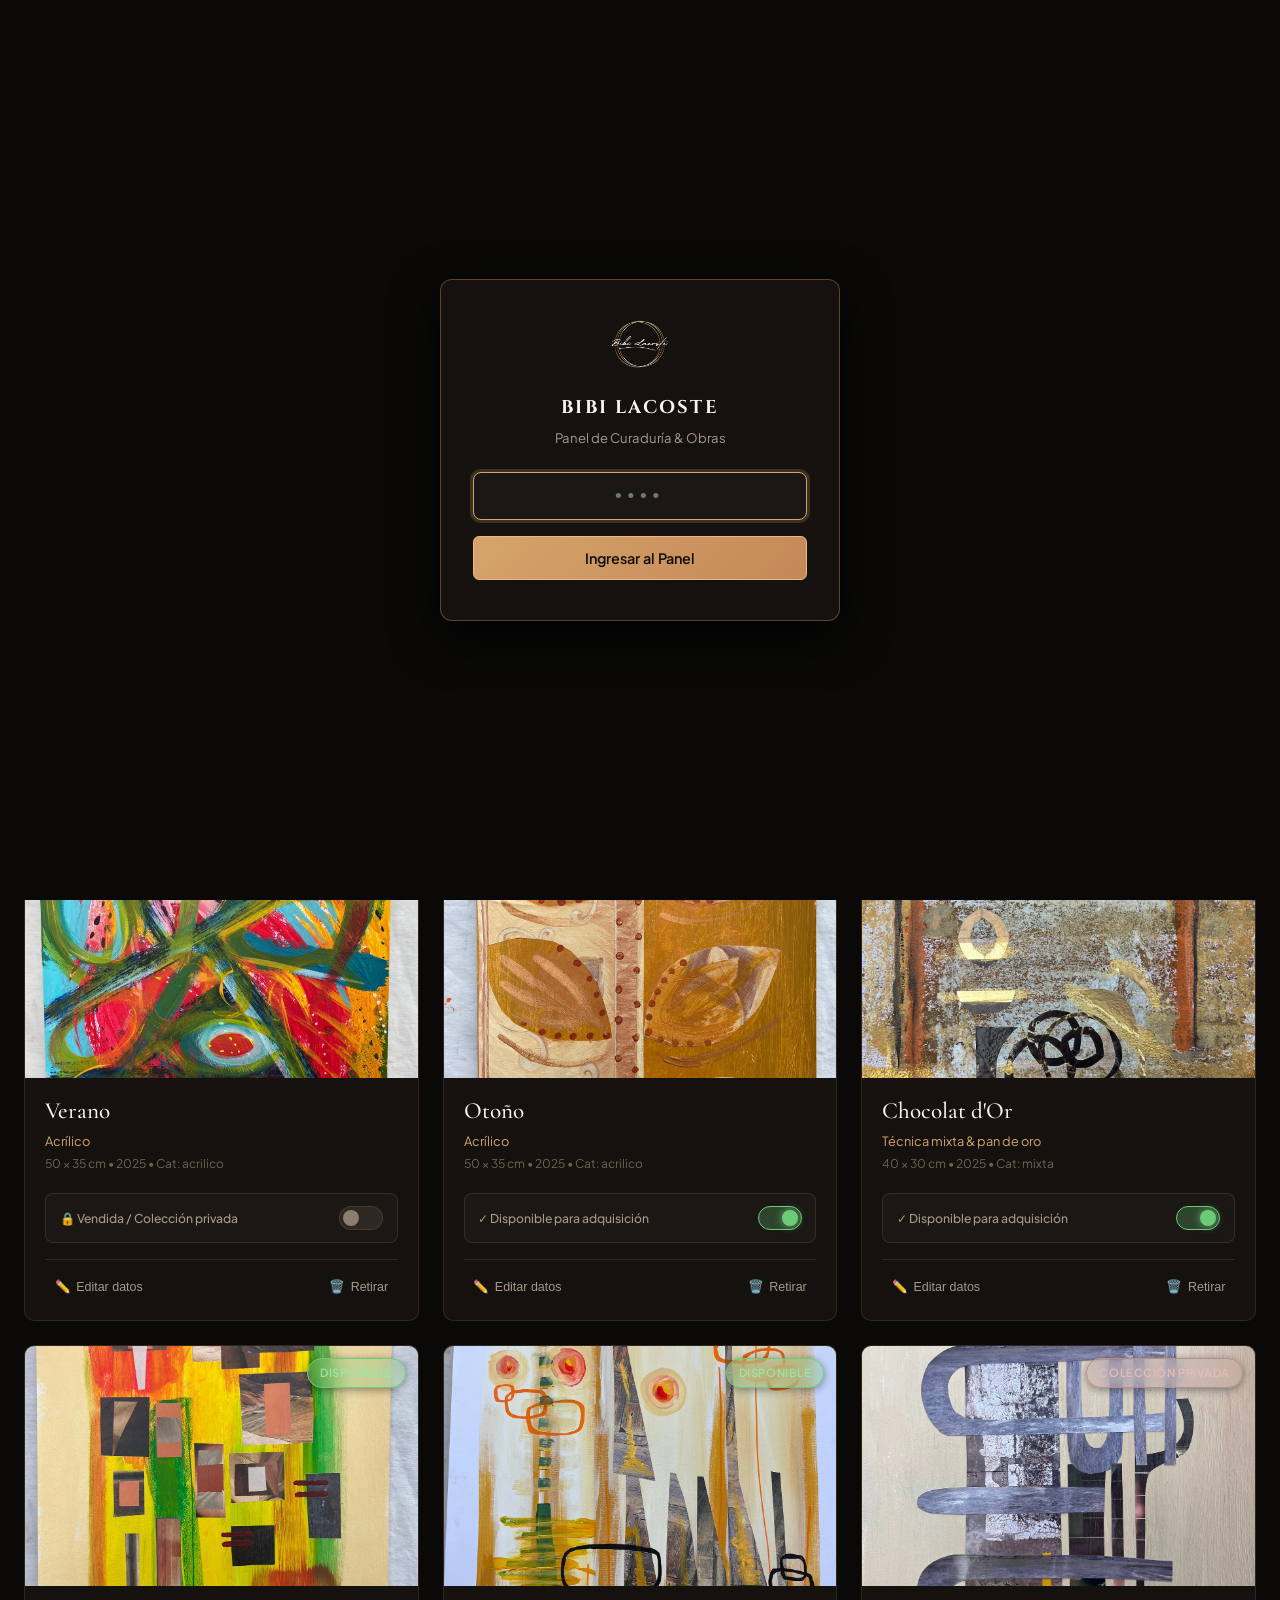
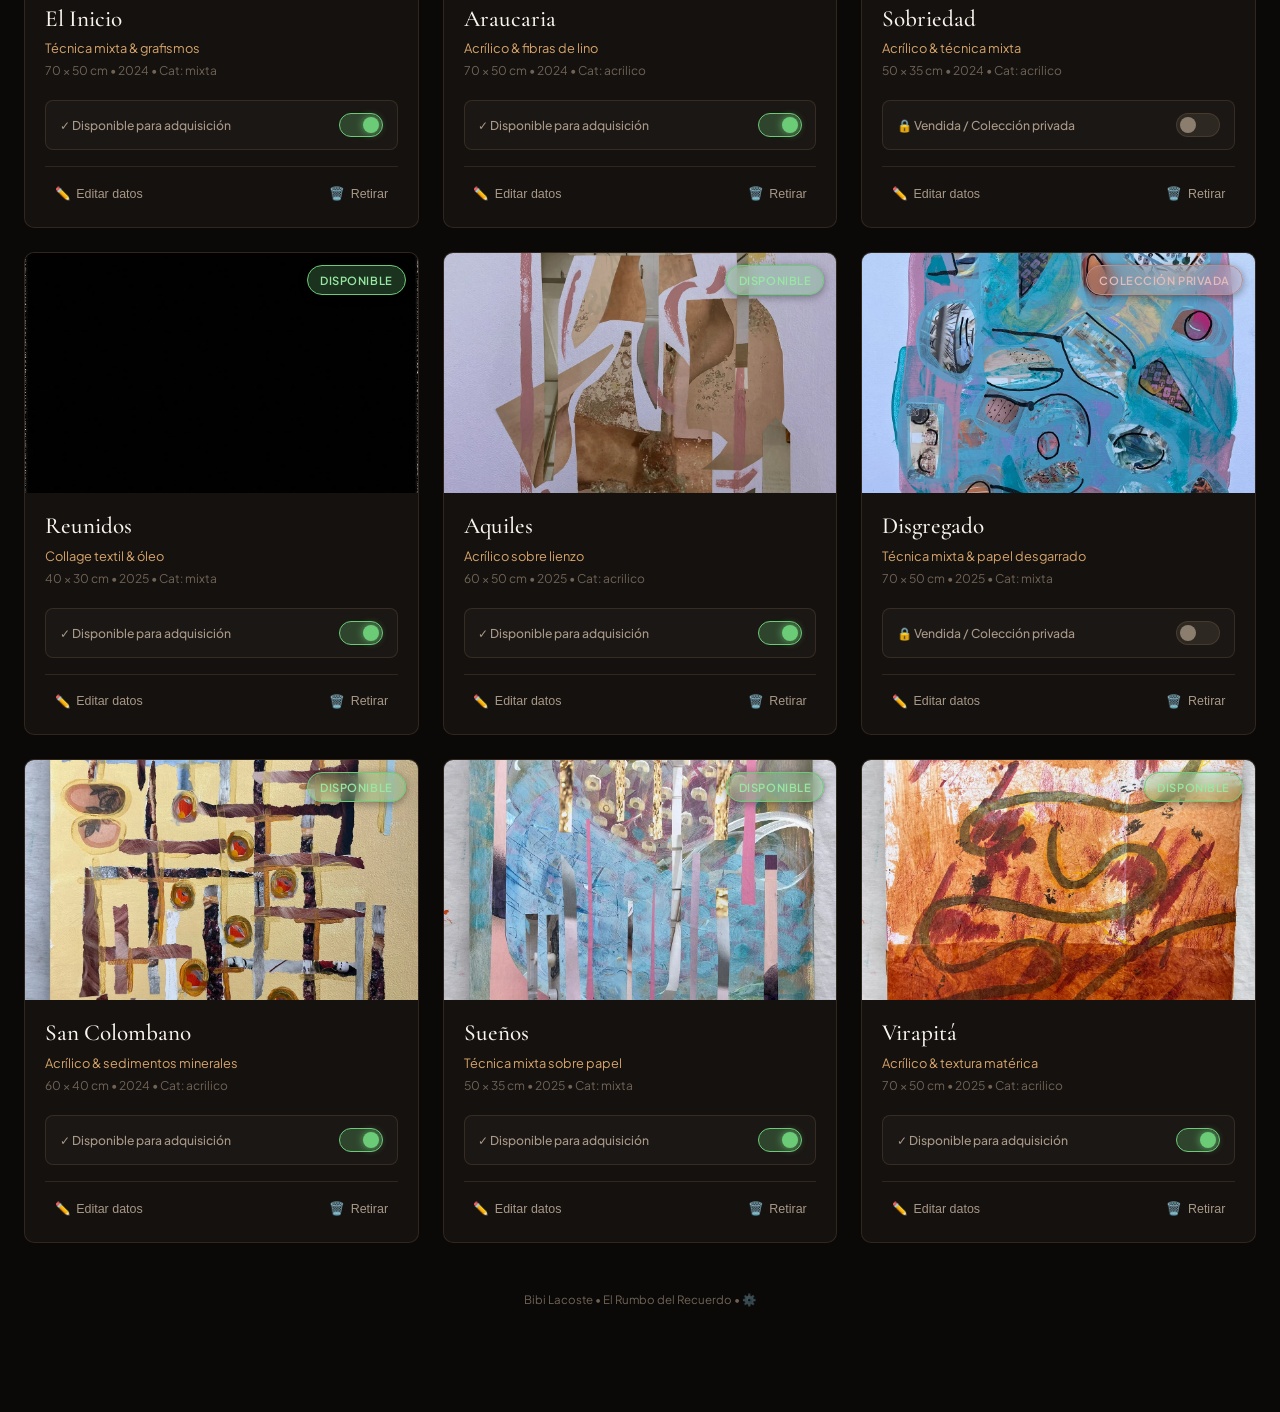
==== adminmariacristina.html @ 731bebc6 "feat: panel de curaduria en adminmariacristina con PIN y sincronizacion GitHub" ====
<!DOCTYPE html>
<html lang="es">
<head>
  <meta charset="UTF-8">
  <meta name="viewport" content="width=device-width, initial-scale=1.0">
  <title>Panel de Curaduría &amp; Catálogo — Bibi Lacoste</title>
  <meta name="robots" content="noindex, nofollow">
  
  <!-- Google Fonts -->
  <link rel="preconnect" href="https://fonts.googleapis.com">
  <link rel="preconnect" href="https://fonts.gstatic.com" crossorigin>
  <link href="https://fonts.googleapis.com/css2?family=Cinzel:wght@400;500;600;700&family=Cormorant+Garamond:ital,wght@0,300;0,400;0,500;1,300;1,400;1,500&family=Plus+Jakarta+Sans:wght@300;400;500;600&display=swap" rel="stylesheet">
  
  <!-- Admin Stylesheet -->
  <link rel="stylesheet" href="css/admin.css">
</head>
<body>

  <!-- PIN Protection Gate (Bloqueo de seguridad para que nadie ajeno acceda) -->
  <div class="pin-gate-screen" id="pin-gate">
    <div class="pin-gate-box">
      <img src="assets/logo_bibi.png" alt="Bibi Lacoste" class="pin-logo">
      <h2 class="pin-title">BIBI LACOSTE</h2>
      <p class="pin-sub">Panel de Curaduría &amp; Obras</p>

      <input type="password" id="pin-input" class="pin-input" placeholder="••••" maxlength="6" autofocus>
      <button class="btn-action btn-primary" onclick="verifyPin()" style="width: 100%; padding: 0.75rem; font-size: 0.9rem;">
        Ingresar al Panel
      </button>
    </div>
  </div>

  <!-- Top Header Navigation (Ultra limpio para Bibi) -->
  <header class="admin-header">
    <div class="header-inner">
      <div class="brand-section" onclick="handleLogoDevClick()" title="Bibi Lacoste Art">
        <img src="assets/logo_bibi.png" alt="Bibi Lacoste" class="brand-logo">
        <div class="brand-title-group">
          <span class="brand-title">BIBI LACOSTE</span>
          <span class="brand-subtitle">Panel de Curaduría &amp; Obras</span>
        </div>
      </div>

      <div class="header-actions">
        <!-- Ver Catálogo -->
        <a href="obras.html" target="_blank" class="btn-action" title="Abrir catálogo público de obras">
          <span>👁️</span>
          <span>Ver Catálogo</span>
        </a>

        <!-- Botón Principal: Guardar en la Web -->
        <button class="btn-action btn-primary" id="btn-publish-github" onclick="publishToGitHub()" title="Guardar cambios en la web pública">
          <span>✨</span>
          <span>Guardar en la Web</span>
        </button>
      </div>
    </div>
  </header>

  <!-- Main Container -->
  <main class="admin-container">
    <!-- Hero / Header Section -->
    <div class="hero-section">
      <h1 class="hero-title">Gestión de Obras &amp; Disponibilidad</h1>
      <p class="hero-desc">
        Cambiá con un clic el estado de cualquier obra entre Disponible o Colección Privada, o agregá nuevas piezas al catálogo.
      </p>
    </div>

    <!-- Pending Changes Banner -->
    <div class="pending-banner" id="pending-banner">
      <div class="pending-banner-text">
        <span>⚠️</span>
        <span id="pending-count">1 cambio pendiente de guardar</span>
      </div>
      <button class="btn-action btn-primary" onclick="publishToGitHub()" style="padding: 0.4rem 0.85rem; font-size: 0.82rem;">
        Guardar ahora &rarr;
      </button>
    </div>

    <!-- Toolbar: Search, Filters & Actions -->
    <div class="admin-toolbar">
      <div class="search-box">
        <span class="search-icon">&#128269;</span>
        <input type="text" id="search-input" class="search-input" placeholder="Buscar obra por nombre o técnica...">
      </div>

      <div class="filter-group">
        <button class="filter-pill active" data-filter="all" onclick="setFilter('all')">Todas</button>
        <button class="filter-pill" data-filter="available" onclick="setFilter('available')">Disponibles</button>
        <button class="filter-pill" data-filter="private" onclick="setFilter('private')">Colección Privada</button>
      </div>

      <div class="toolbar-actions">
        <span id="catalog-count-label" style="font-size: 0.78rem; color: var(--text-dim); margin-right: 0.5rem;"></span>
        
        <button class="btn-action btn-primary" onclick="openCreateModal()">
          <span>+</span>
          <span>Nueva Obra</span>
        </button>
      </div>
    </div>

    <!-- Artworks Grid -->
    <div class="art-grid" id="admin-art-grid">
      <!-- Inyectado dinámicamente por js/admin.js -->
    </div>

    <!-- Footer Discreto -->
    <footer class="admin-footer">
      <span>Bibi Lacoste &bull; El Rumbo del Recuerdo</span>
      &bull;
      <a class="dev-secret-link" onclick="openSettingsModal()" title="Configuración de Enlace Técnico">⚙️</a>
    </footer>
  </main>

  <!-- Modal: Crear / Editar Obra -->
  <div class="modal-overlay" id="modal-artwork">
    <div class="modal-container">
      <div class="modal-header">
        <h3 class="modal-title" id="modal-artwork-title">Editar Obra</h3>
        <button class="modal-close" onclick="closeModal('modal-artwork')">&times;</button>
      </div>

      <div class="modal-body">
        <div class="form-group">
          <label class="form-label" for="form-art-title">Título de la Obra *</label>
          <input type="text" id="form-art-title" class="form-input" placeholder="Ej: Solapado">
        </div>

        <div class="form-row">
          <div class="form-group">
            <label class="form-label" for="form-art-technique">Técnica *</label>
            <input type="text" id="form-art-technique" class="form-input" placeholder="Ej: Acrílico &amp; Técnica Mixta">
          </div>

          <div class="form-group">
            <label class="form-label" for="form-art-dimensions">Dimensiones *</label>
            <input type="text" id="form-art-dimensions" class="form-input" placeholder="Ej: 70 &times; 50 cm">
          </div>
        </div>

        <div class="form-row">
          <div class="form-group">
            <label class="form-label" for="form-art-year">Año de Creación</label>
            <input type="text" id="form-art-year" class="form-input" placeholder="Ej: 2025">
          </div>

          <div class="form-group">
            <label class="form-label" for="form-art-category">Categoría</label>
            <select id="form-art-category" class="form-select">
              <option value="acrilico">Acrílico</option>
              <option value="mixta">Técnica Mixta &amp; Collage</option>
            </select>
          </div>
        </div>

        <div class="form-group">
          <label class="form-label" for="form-art-available">Disponibilidad</label>
          <select id="form-art-available" class="form-select">
            <option value="true">Disponible para Adquisición</option>
            <option value="false">Colección Privada (Vendida)</option>
          </select>
        </div>

        <!-- Image Upload -->
        <div class="form-group">
          <label class="form-label">Fotografía de la Obra</label>
          <div class="image-dropzone">
            <img id="dropzone-preview" class="dropzone-preview" alt="Vista previa">
            <p style="font-size: 0.85rem; color: var(--text-muted); margin-bottom: 0.35rem;">
              <strong>Hacé clic acá</strong> para seleccionar una foto desde tu celular o computadora
            </p>
            <p style="font-size: 0.72rem; color: var(--text-dim);">Formatos: WebP, JPG, PNG</p>
            <input type="file" id="form-art-file" accept="image/*">
          </div>
          <input type="text" id="form-art-image-url" class="form-input" placeholder="Ruta del archivo (automática al seleccionar foto)" style="margin-top: 0.5rem; font-size: 0.75rem;">
        </div>
      </div>

      <div class="modal-footer">
        <button class="btn-action" onclick="closeModal('modal-artwork')">Cancelar</button>
        <button class="btn-action btn-primary" onclick="saveArtworkFromForm()">Guardar Obra</button>
      </div>
    </div>
  </div>

  <!-- Modal: Configuración de Conexión (Oculto para el desarrollador) -->
  <div class="modal-overlay" id="modal-settings">
    <div class="modal-container">
      <div class="modal-header">
        <h3 class="modal-title">Configuración Técnica</h3>
        <button class="modal-close" onclick="closeModal('modal-settings')">&times;</button>
      </div>

      <div class="modal-body">
        <div class="form-group">
          <label class="form-label" for="cfg-token">GitHub Personal Access Token</label>
          <input type="password" id="cfg-token" class="form-input" placeholder="ghp_...">
        </div>

        <div class="form-row">
          <div class="form-group">
            <label class="form-label" for="cfg-owner">Usuario / Org</label>
            <input type="text" id="cfg-owner" class="form-input" value="poldevestudio">
          </div>

          <div class="form-group">
            <label class="form-label" for="cfg-repo">Repositorio</label>
            <input type="text" id="cfg-repo" class="form-input" value="BibiLacosteArt">
          </div>
        </div>

        <div class="form-row">
          <div class="form-group">
            <label class="form-label" for="cfg-branch">Rama (Branch)</label>
            <input type="text" id="cfg-branch" class="form-input" value="Backend+PanelAdm">
          </div>

          <div class="form-group">
            <label class="form-label" for="cfg-pin">PIN de Acceso</label>
            <input type="text" id="cfg-pin" class="form-input" value="1234">
          </div>
        </div>
      </div>

      <div class="modal-footer">
        <button class="btn-action" onclick="closeModal('modal-settings')">Cerrar</button>
        <button class="btn-action btn-primary" onclick="saveSettingsFromForm()">Guardar</button>
      </div>
    </div>
  </div>

  <!-- Toast Notification Container -->
  <div class="toast-container" id="toast-container"></div>

  <!-- Scripts -->
  <script src="js/data/artworks.js"></script>
  <script src="js/admin.js"></script>
</body>
</html>
---- css/admin.css ----
/**
 * ====================================================================
 * BIBI LACOSTE ART — PANEL DE CURADURÍA & ADMINISTRACIÓN
 * Hoja de estilos para admin.html (Estética Curatorial Dark & Gold)
 * ====================================================================
 */

:root {
  --bg-primary: #0A0908;
  --bg-surface: #14110F;
  --bg-surface-elevated: #1B1714;
  --bg-surface-hover: #241F1A;
  
  --border-subtle: rgba(214, 164, 106, 0.15);
  --border-accent: rgba(214, 164, 106, 0.35);
  --border-focus: #D6A46A;
  
  --text-main: #FAF4ED;
  --text-muted: #A89887;
  --text-dim: #706355;
  --accent-gold: #D6A46A;
  --accent-gold-light: #E8BA85;
  
  --color-available: #6BCB77;
  --color-available-bg: rgba(107, 203, 119, 0.12);
  --color-available-border: rgba(107, 203, 119, 0.35);
  
  --color-private: #B88E8D;
  --color-private-bg: rgba(184, 142, 141, 0.12);
  --color-private-border: rgba(184, 142, 141, 0.35);
  
  --font-cinzel: 'Cinzel', serif;
  --font-cormorant: 'Cormorant Garamond', serif;
  --font-sans: 'Plus Jakarta Sans', sans-serif;
  
  --transition: all 0.25s cubic-bezier(0.16, 1, 0.3, 1);
}

*, *::before, *::after {
  box-sizing: border-box;
  margin: 0;
  padding: 0;
}

body {
  background-color: var(--bg-primary);
  color: var(--text-main);
  font-family: var(--font-sans);
  min-height: 100vh;
  min-height: 100dvh;
  line-height: 1.5;
  -webkit-font-smoothing: antialiased;
  background-image: 
    radial-gradient(ellipse at 15% 10%, rgba(214, 164, 106, 0.05) 0%, transparent 55%),
    radial-gradient(ellipse at 85% 90%, rgba(196, 136, 88, 0.04) 0%, transparent 60%);
  background-attachment: fixed;
}

/* -------------------------------------------------------------
 * TOP NAVIGATION & HEADER (MINIMAL & CURATORIAL FOR BIBI)
 * ------------------------------------------------------------- */
.admin-header {
  position: sticky;
  top: 0;
  z-index: 100;
  background: rgba(10, 9, 8, 0.88);
  backdrop-filter: blur(16px);
  -webkit-backdrop-filter: blur(16px);
  border-bottom: 1px solid var(--border-subtle);
  padding: 0.85rem 1.5rem;
}

.header-inner {
  max-width: 1380px;
  margin: 0 auto;
  display: flex;
  align-items: center;
  justify-content: space-between;
  gap: 1rem;
}

.brand-section {
  display: flex;
  align-items: center;
  gap: 1rem;
  cursor: pointer;
}

.brand-logo {
  height: 38px;
  width: auto;
  opacity: 0.95;
  transition: var(--transition);
}

.brand-logo:hover {
  opacity: 1;
  transform: scale(1.02);
}

.brand-title-group {
  display: flex;
  flex-direction: column;
}

.brand-title {
  font-family: var(--font-cinzel);
  font-size: 0.95rem;
  font-weight: 600;
  letter-spacing: 0.16em;
  color: var(--text-main);
}

.brand-subtitle {
  font-size: 0.72rem;
  color: var(--accent-gold);
  letter-spacing: 0.12em;
  text-transform: uppercase;
  font-weight: 400;
}

.header-actions {
  display: flex;
  align-items: center;
  gap: 0.75rem;
}

/* Action Buttons */
.btn-action {
  display: inline-flex;
  align-items: center;
  justify-content: center;
  gap: 0.5rem;
  font-family: var(--font-sans);
  font-size: 0.82rem;
  font-weight: 500;
  padding: 0.5rem 1rem;
  border-radius: 6px;
  border: 1px solid var(--border-subtle);
  background: var(--bg-surface);
  color: var(--text-main);
  text-decoration: none;
  cursor: pointer;
  transition: var(--transition);
  white-space: nowrap;
}

.btn-action:hover {
  background: var(--bg-surface-hover);
  border-color: var(--border-accent);
  color: #FFFFFF;
}

.btn-primary {
  background: linear-gradient(135deg, #D6A46A 0%, #C48858 100%);
  border: 1px solid #E8BA85;
  color: #120D08;
  font-weight: 600;
}

.btn-primary:hover {
  background: linear-gradient(135deg, #E8BA85 0%, #D6A46A 100%);
  color: #0A0805;
  box-shadow: 0 4px 16px rgba(214, 164, 106, 0.35);
  border-color: #FAF4ED;
}

.btn-primary.pending-sync {
  animation: pulse-border 2s infinite ease-in-out;
}

@keyframes pulse-border {
  0%, 100% { box-shadow: 0 0 0 0 rgba(214, 164, 106, 0.5); }
  50% { box-shadow: 0 0 0 6px rgba(214, 164, 106, 0); }
}

/* -------------------------------------------------------------
 * PIN / PASSWORD GATE SCREEN
 * ------------------------------------------------------------- */
.pin-gate-screen {
  position: fixed;
  inset: 0;
  background: #0A0908;
  z-index: 5000;
  display: flex;
  align-items: center;
  justify-content: center;
  padding: 1.5rem;
}

.pin-gate-box {
  background: var(--bg-surface);
  border: 1px solid var(--border-accent);
  border-radius: 12px;
  padding: 2.5rem 2rem;
  max-width: 400px;
  width: 100%;
  text-align: center;
  box-shadow: 0 16px 48px rgba(0, 0, 0, 0.8);
}

.pin-logo {
  height: 48px;
  width: auto;
  margin-bottom: 1.25rem;
}

.pin-title {
  font-family: var(--font-cinzel);
  font-size: 1.15rem;
  letter-spacing: 0.12em;
  color: #FAF4ED;
  margin-bottom: 0.4rem;
}

.pin-sub {
  font-size: 0.82rem;
  color: var(--text-muted);
  margin-bottom: 1.5rem;
}

.pin-input {
  width: 100%;
  background: var(--bg-surface-elevated);
  border: 1px solid var(--border-subtle);
  border-radius: 8px;
  padding: 0.75rem 1rem;
  font-size: 1.2rem;
  letter-spacing: 0.3em;
  text-align: center;
  color: #FAF4ED;
  outline: none;
  margin-bottom: 1rem;
  transition: var(--transition);
}

.pin-input:focus {
  border-color: var(--border-focus);
  box-shadow: 0 0 0 3px rgba(214, 164, 106, 0.2);
}

/* -------------------------------------------------------------
 * MAIN CONTAINER & TOOLBAR
 * ------------------------------------------------------------- */
.admin-container {
  max-width: 1380px;
  margin: 0 auto;
  padding: 2rem 1.5rem 5rem;
}

/* Hero Section */
.hero-section {
  margin-bottom: 2rem;
  display: flex;
  flex-direction: column;
  gap: 0.4rem;
}

.hero-title {
  font-family: var(--font-cormorant);
  font-size: 2.2rem;
  font-weight: 400;
  color: #FAF4ED;
  letter-spacing: -0.01em;
}

.hero-desc {
  font-size: 0.88rem;
  color: var(--text-muted);
  max-width: 720px;
}

/* Pending Banner */
.pending-banner {
  display: none;
  background: rgba(214, 164, 106, 0.08);
  border: 1px solid var(--border-accent);
  border-radius: 8px;
  padding: 0.85rem 1.25rem;
  margin-bottom: 1.5rem;
  align-items: center;
  justify-content: space-between;
  gap: 1rem;
}

.pending-banner.active {
  display: flex;
}

.pending-banner-text {
  font-size: 0.85rem;
  color: var(--accent-gold-light);
  display: flex;
  align-items: center;
  gap: 0.6rem;
}

/* Toolbar: Search, Filters & Add */
.admin-toolbar {
  display: flex;
  flex-wrap: wrap;
  align-items: center;
  justify-content: space-between;
  gap: 1rem;
  background: var(--bg-surface);
  border: 1px solid var(--border-subtle);
  border-radius: 10px;
  padding: 0.85rem 1.25rem;
  margin-bottom: 2rem;
}

.search-box {
  position: relative;
  flex: 1 1 260px;
  max-width: 380px;
}

.search-input {
  width: 100%;
  background: var(--bg-surface-elevated);
  border: 1px solid var(--border-subtle);
  border-radius: 6px;
  padding: 0.55rem 0.85rem 0.55rem 2.2rem;
  font-size: 0.85rem;
  color: var(--text-main);
  outline: none;
  transition: var(--transition);
}

.search-input:focus {
  border-color: var(--border-focus);
  box-shadow: 0 0 0 3px rgba(214, 164, 106, 0.15);
}

.search-icon {
  position: absolute;
  left: 0.75rem;
  top: 50%;
  transform: translateY(-50%);
  color: var(--text-dim);
  font-size: 0.9rem;
  pointer-events: none;
}

.filter-group {
  display: flex;
  align-items: center;
  gap: 0.4rem;
  overflow-x: auto;
  max-width: 100%;
}

.filter-pill {
  padding: 0.4rem 0.8rem;
  border-radius: 6px;
  font-size: 0.78rem;
  font-weight: 500;
  border: 1px solid transparent;
  background: transparent;
  color: var(--text-muted);
  cursor: pointer;
  transition: var(--transition);
  white-space: nowrap;
}

.filter-pill:hover {
  color: var(--text-main);
  background: var(--bg-surface-hover);
}

.filter-pill.active {
  background: var(--bg-surface-elevated);
  color: var(--accent-gold);
  border-color: var(--border-accent);
}

.toolbar-actions {
  display: flex;
  align-items: center;
  gap: 0.6rem;
}

/* -------------------------------------------------------------
 * ARTWORKS MANAGEMENT GRID
 * ------------------------------------------------------------- */
.art-grid {
  display: grid;
  grid-template-columns: repeat(auto-fill, minmax(310px, 1fr));
  gap: 1.5rem;
}

.art-card {
  background: var(--bg-surface);
  border: 1px solid var(--border-subtle);
  border-radius: 10px;
  overflow: hidden;
  display: flex;
  flex-direction: column;
  transition: var(--transition);
  position: relative;
}

.art-card:hover {
  border-color: var(--border-accent);
  transform: translateY(-3px);
  box-shadow: 0 8px 24px rgba(0, 0, 0, 0.4);
}

.art-card.is-modified {
  border-color: var(--accent-gold);
  box-shadow: 0 0 12px rgba(214, 164, 106, 0.2);
}

.art-card-img-container {
  position: relative;
  width: 100%;
  height: 240px;
  background: #080605;
  overflow: hidden;
}

.art-card-img {
  width: 100%;
  height: 100%;
  object-fit: cover;
  transition: transform 0.4s ease;
}

.art-card:hover .art-card-img {
  transform: scale(1.03);
}

/* Status Pill On Card */
.card-status-badge {
  position: absolute;
  top: 0.75rem;
  right: 0.75rem;
  padding: 0.35rem 0.75rem;
  border-radius: 999px;
  font-size: 0.7rem;
  font-weight: 600;
  letter-spacing: 0.05em;
  text-transform: uppercase;
  backdrop-filter: blur(8px);
  -webkit-backdrop-filter: blur(8px);
  box-shadow: 0 2px 8px rgba(0, 0, 0, 0.4);
}

.card-status-badge.available {
  background: rgba(107, 203, 119, 0.25);
  border: 1px solid var(--color-available);
  color: #98E8A3;
}

.card-status-badge.private {
  background: rgba(184, 142, 141, 0.25);
  border: 1px solid var(--color-private);
  color: #E2BCBB;
}

/* Card Body */
.art-card-body {
  padding: 1.25rem;
  display: flex;
  flex-direction: column;
  flex: 1;
}

.art-card-title {
  font-family: var(--font-cormorant);
  font-size: 1.45rem;
  font-weight: 500;
  color: #FAF4ED;
  margin-bottom: 0.35rem;
  line-height: 1.2;
}

.art-card-technique {
  font-size: 0.8rem;
  color: var(--accent-gold);
  margin-bottom: 0.25rem;
  font-weight: 400;
}

.art-card-meta {
  font-size: 0.75rem;
  color: var(--text-dim);
  margin-bottom: 1.25rem;
}

/* Quick Toggle Switch Bar */
.status-toggle-bar {
  display: flex;
  align-items: center;
  justify-content: space-between;
  padding: 0.75rem 0.85rem;
  background: var(--bg-surface-elevated);
  border: 1px solid var(--border-subtle);
  border-radius: 8px;
  margin-top: auto;
  margin-bottom: 1rem;
}

.status-toggle-label {
  font-size: 0.76rem;
  color: var(--text-muted);
  font-weight: 500;
}

/* Switch Switcher */
.switch {
  position: relative;
  display: inline-block;
  width: 44px;
  height: 24px;
}

.switch input {
  opacity: 0;
  width: 0;
  height: 0;
}

.slider {
  position: absolute;
  cursor: pointer;
  top: 0;
  left: 0;
  right: 0;
  bottom: 0;
  background-color: #2E2822;
  transition: .3s;
  border-radius: 24px;
  border: 1px solid var(--border-subtle);
}

.slider:before {
  position: absolute;
  content: "";
  height: 16px;
  width: 16px;
  left: 3px;
  bottom: 3px;
  background-color: #8C7E6E;
  transition: .3s;
  border-radius: 50%;
}

input:checked + .slider {
  background-color: rgba(107, 203, 119, 0.25);
  border-color: var(--color-available);
}

input:checked + .slider:before {
  transform: translateX(20px);
  background-color: var(--color-available);
  box-shadow: 0 0 8px rgba(107, 203, 119, 0.8);
}

/* Card Bottom Actions */
.art-card-actions {
  display: flex;
  align-items: center;
  justify-content: space-between;
  gap: 0.5rem;
  border-top: 1px solid var(--border-subtle);
  padding-top: 0.85rem;
}

.card-btn {
  background: transparent;
  border: none;
  color: var(--text-muted);
  font-size: 0.78rem;
  font-weight: 500;
  cursor: pointer;
  padding: 0.35rem 0.6rem;
  border-radius: 4px;
  display: inline-flex;
  align-items: center;
  gap: 0.35rem;
  transition: var(--transition);
}

.card-btn:hover {
  color: var(--text-main);
  background: var(--bg-surface-hover);
}

.card-btn.btn-delete:hover {
  color: #FF7B7B;
  background: rgba(255, 123, 123, 0.1);
}

/* -------------------------------------------------------------
 * MODALS (Glassmorphic)
 * ------------------------------------------------------------- */
.modal-overlay {
  position: fixed;
  inset: 0;
  background: rgba(5, 4, 3, 0.82);
  backdrop-filter: blur(12px);
  -webkit-backdrop-filter: blur(12px);
  z-index: 1000;
  display: none;
  align-items: center;
  justify-content: center;
  padding: 1.5rem;
  opacity: 0;
  transition: opacity 0.25s ease;
}

.modal-overlay.active {
  display: flex;
  opacity: 1;
}

.modal-container {
  background: var(--bg-surface);
  border: 1px solid var(--border-accent);
  border-radius: 12px;
  max-width: 620px;
  width: 100%;
  max-height: 90vh;
  overflow-y: auto;
  box-shadow: 0 16px 48px rgba(0, 0, 0, 0.7);
  display: flex;
  flex-direction: column;
}

.modal-header {
  display: flex;
  align-items: center;
  justify-content: space-between;
  padding: 1.25rem 1.5rem;
  border-bottom: 1px solid var(--border-subtle);
}

.modal-title {
  font-family: var(--font-cinzel);
  font-size: 1.1rem;
  letter-spacing: 0.08em;
  color: #FAF4ED;
}

.modal-close {
  background: transparent;
  border: none;
  color: var(--text-dim);
  font-size: 1.4rem;
  cursor: pointer;
  line-height: 1;
  transition: var(--transition);
}

.modal-close:hover {
  color: #FAF4ED;
}

.modal-body {
  padding: 1.5rem;
  display: flex;
  flex-direction: column;
  gap: 1.2rem;
}

/* Form Groups */
.form-group {
  display: flex;
  flex-direction: column;
  gap: 0.4rem;
}

.form-label {
  font-size: 0.8rem;
  font-weight: 500;
  color: var(--text-muted);
}

.form-input, .form-select {
  background: var(--bg-surface-elevated);
  border: 1px solid var(--border-subtle);
  border-radius: 6px;
  padding: 0.65rem 0.85rem;
  font-size: 0.88rem;
  color: var(--text-main);
  outline: none;
  font-family: var(--font-sans);
  transition: var(--transition);
}

.form-input:focus, .form-select:focus {
  border-color: var(--border-focus);
  box-shadow: 0 0 0 3px rgba(214, 164, 106, 0.15);
}

.form-row {
  display: grid;
  grid-template-columns: 1fr 1fr;
  gap: 1rem;
}

/* Image Upload Dropzone */
.image-dropzone {
  border: 2px dashed var(--border-subtle);
  border-radius: 8px;
  padding: 1.5rem;
  text-align: center;
  background: var(--bg-surface-elevated);
  cursor: pointer;
  transition: var(--transition);
  position: relative;
}

.image-dropzone:hover {
  border-color: var(--border-accent);
  background: var(--bg-surface-hover);
}

.image-dropzone input[type="file"] {
  position: absolute;
  inset: 0;
  opacity: 0;
  cursor: pointer;
}

.dropzone-preview {
  max-height: 180px;
  width: auto;
  border-radius: 4px;
  margin-bottom: 0.75rem;
  object-fit: cover;
  display: none;
}

.modal-footer {
  display: flex;
  align-items: center;
  justify-content: flex-end;
  gap: 0.75rem;
  padding: 1.25rem 1.5rem;
  border-top: 1px solid var(--border-subtle);
  background: var(--bg-surface-elevated);
}

/* -------------------------------------------------------------
 * TOAST NOTIFICATIONS
 * ------------------------------------------------------------- */
.toast-container {
  position: fixed;
  bottom: 1.5rem;
  right: 1.5rem;
  z-index: 2000;
  display: flex;
  flex-direction: column;
  gap: 0.6rem;
  pointer-events: none;
}

.toast {
  background: var(--bg-surface-elevated);
  border: 1px solid var(--border-accent);
  color: var(--text-main);
  padding: 0.85rem 1.25rem;
  border-radius: 8px;
  font-size: 0.85rem;
  box-shadow: 0 8px 24px rgba(0, 0, 0, 0.5);
  display: flex;
  align-items: center;
  gap: 0.75rem;
  pointer-events: auto;
  animation: slideIn 0.3s cubic-bezier(0.16, 1, 0.3, 1);
  max-width: 380px;
}

.toast.toast-success {
  border-color: var(--color-available);
}

.toast.toast-error {
  border-color: #FF7B7B;
}

@keyframes slideIn {
  from { transform: translateX(100%); opacity: 0; }
  to { transform: translateX(0); opacity: 1; }
}

/* Footer note & secret dev access */
.admin-footer {
  text-align: center;
  padding: 3rem 1.5rem 1.5rem;
  font-size: 0.72rem;
  color: var(--text-dim);
}

.dev-secret-link {
  color: var(--text-dim);
  text-decoration: none;
  cursor: pointer;
  opacity: 0.4;
  transition: opacity 0.2s ease;
}

.dev-secret-link:hover {
  opacity: 1;
  color: var(--accent-gold);
}

/* Responsive */
@media (max-width: 768px) {
  .header-inner {
    flex-direction: column;
    align-items: flex-start;
  }
  .header-actions {
    width: 100%;
    justify-content: space-between;
  }
  .admin-toolbar {
    flex-direction: column;
    align-items: stretch;
  }
  .search-box {
    max-width: 100%;
  }
  .form-row {
    grid-template-columns: 1fr;
  }
}
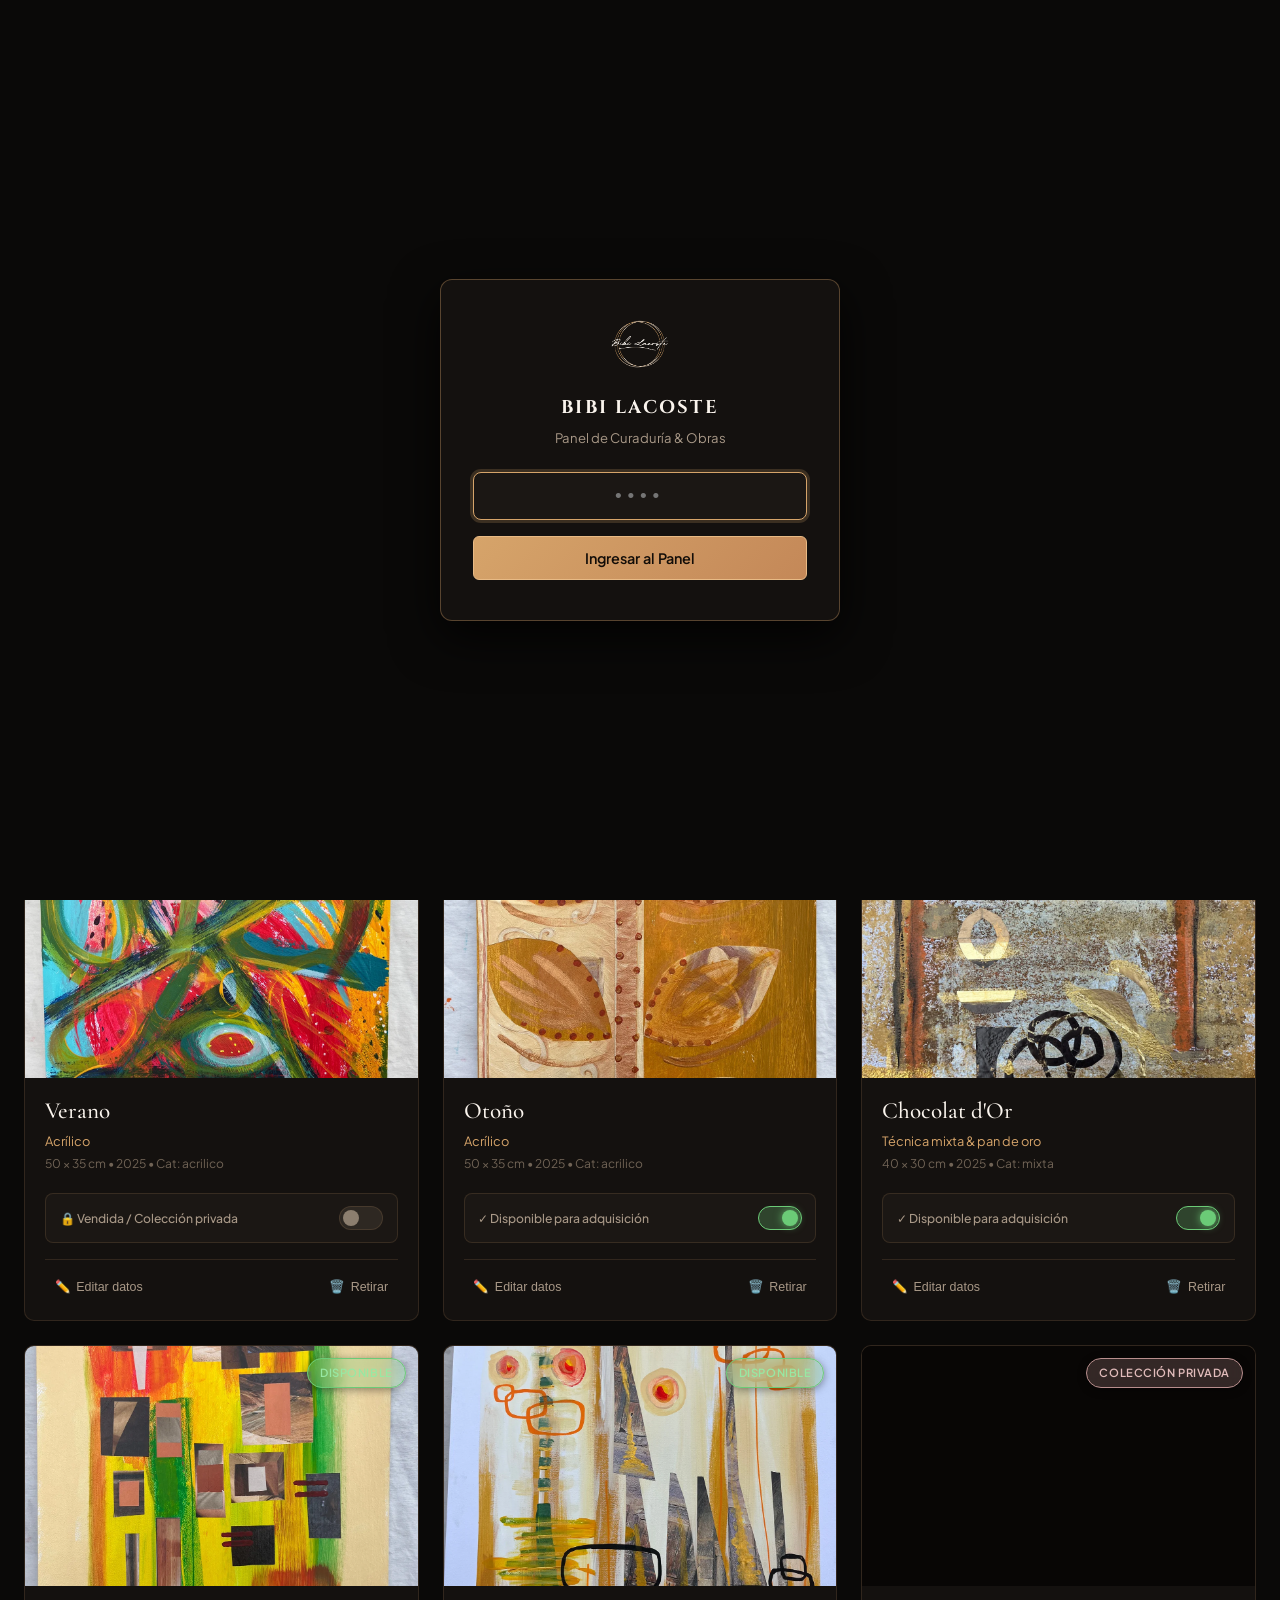
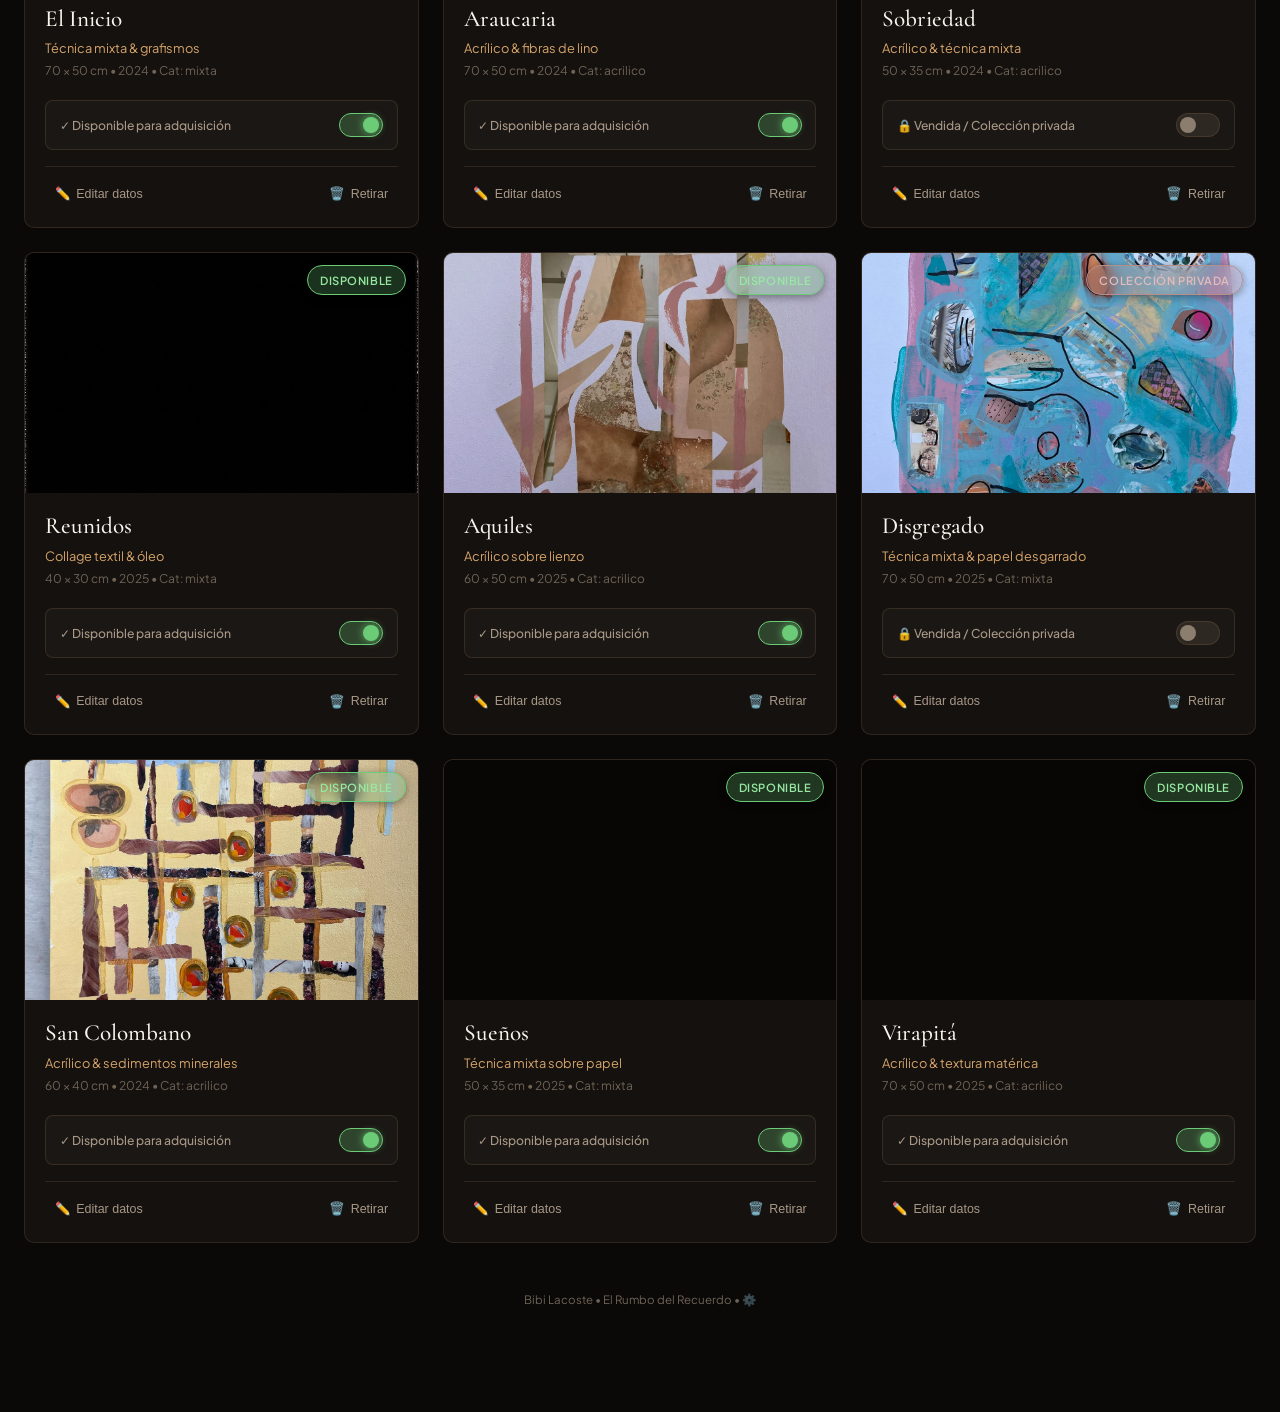
==== commit 7a67720f: "feat: arquitectura escalable para 100+ obras y compresor de fotos" ====
--- a/adminmariacristina.html
+++ b/adminmariacristina.html
@@ -214,7 +214,7 @@
         <div class="form-row">
           <div class="form-group">
             <label class="form-label" for="cfg-branch">Rama (Branch)</label>
-            <input type="text" id="cfg-branch" class="form-input" value="Backend+PanelAdm">
+            <input type="text" id="cfg-branch" class="form-input" value="main">
           </div>
 
           <div class="form-group">
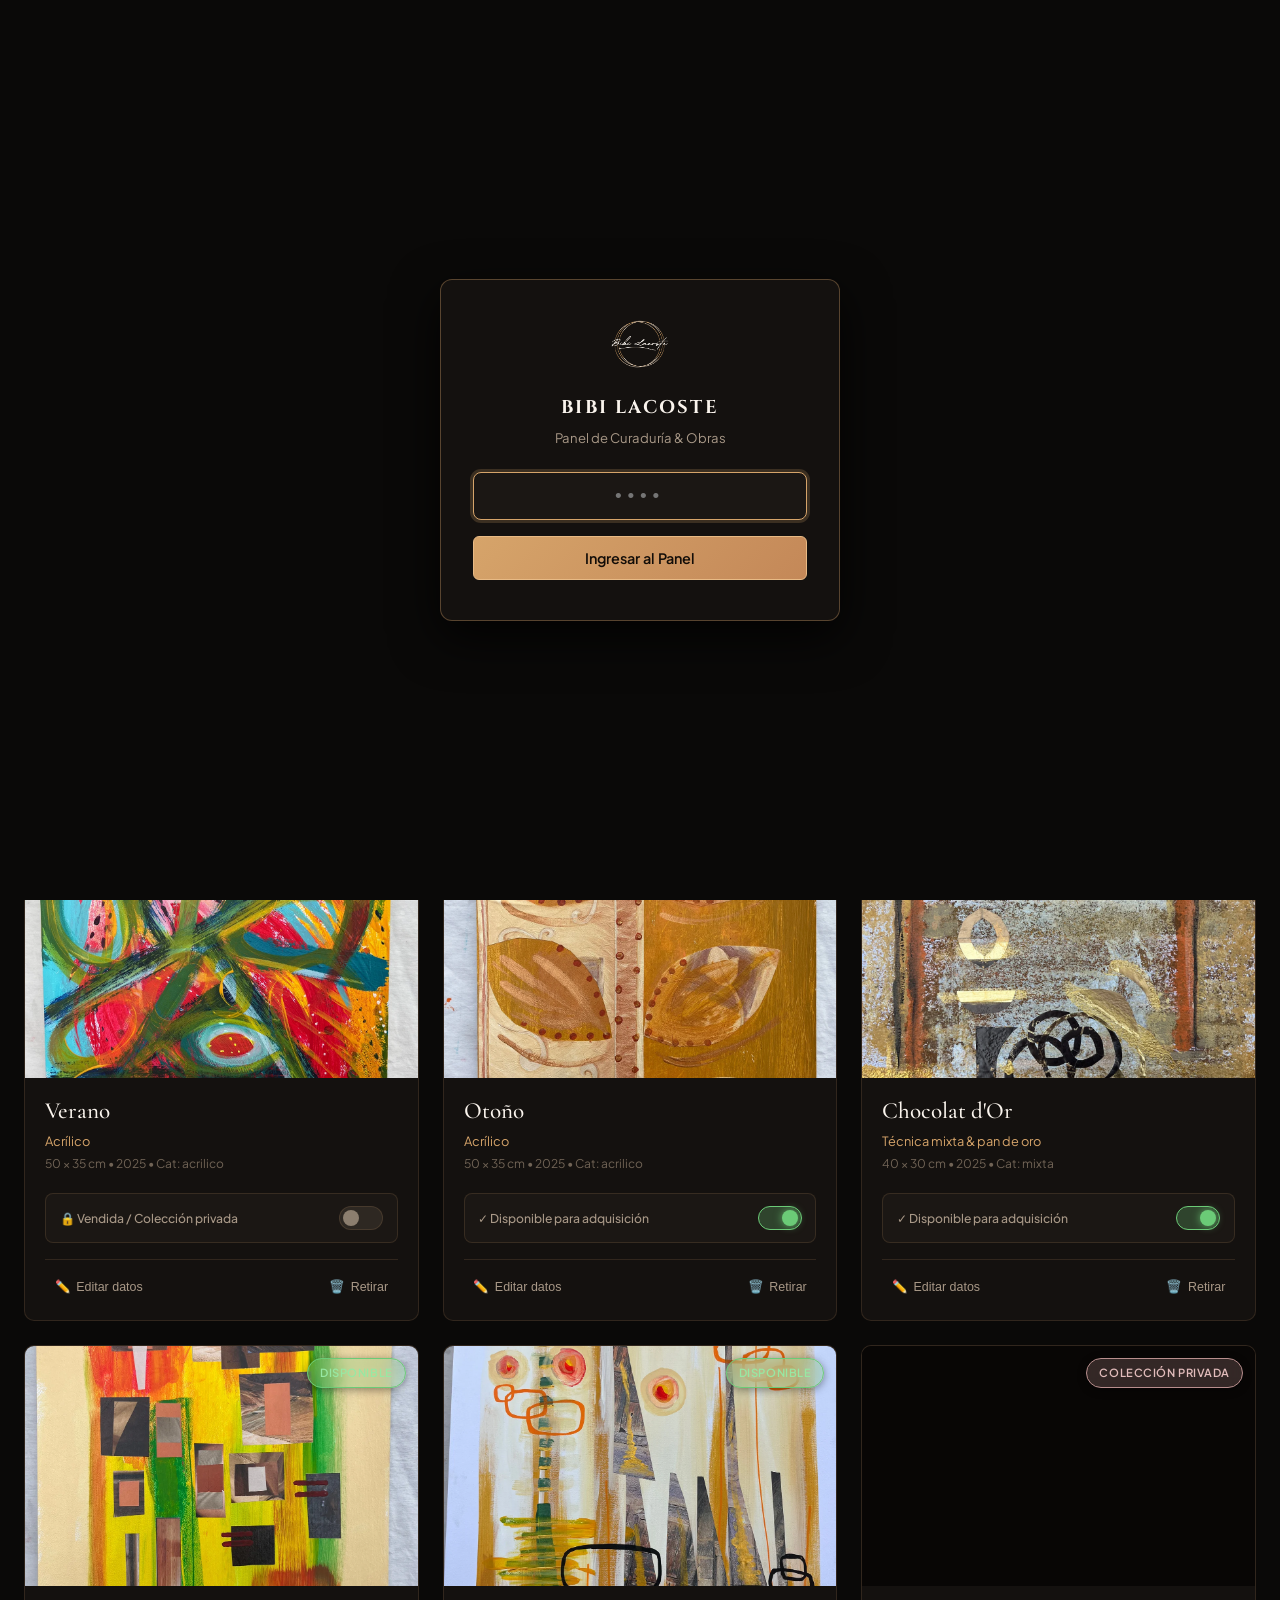
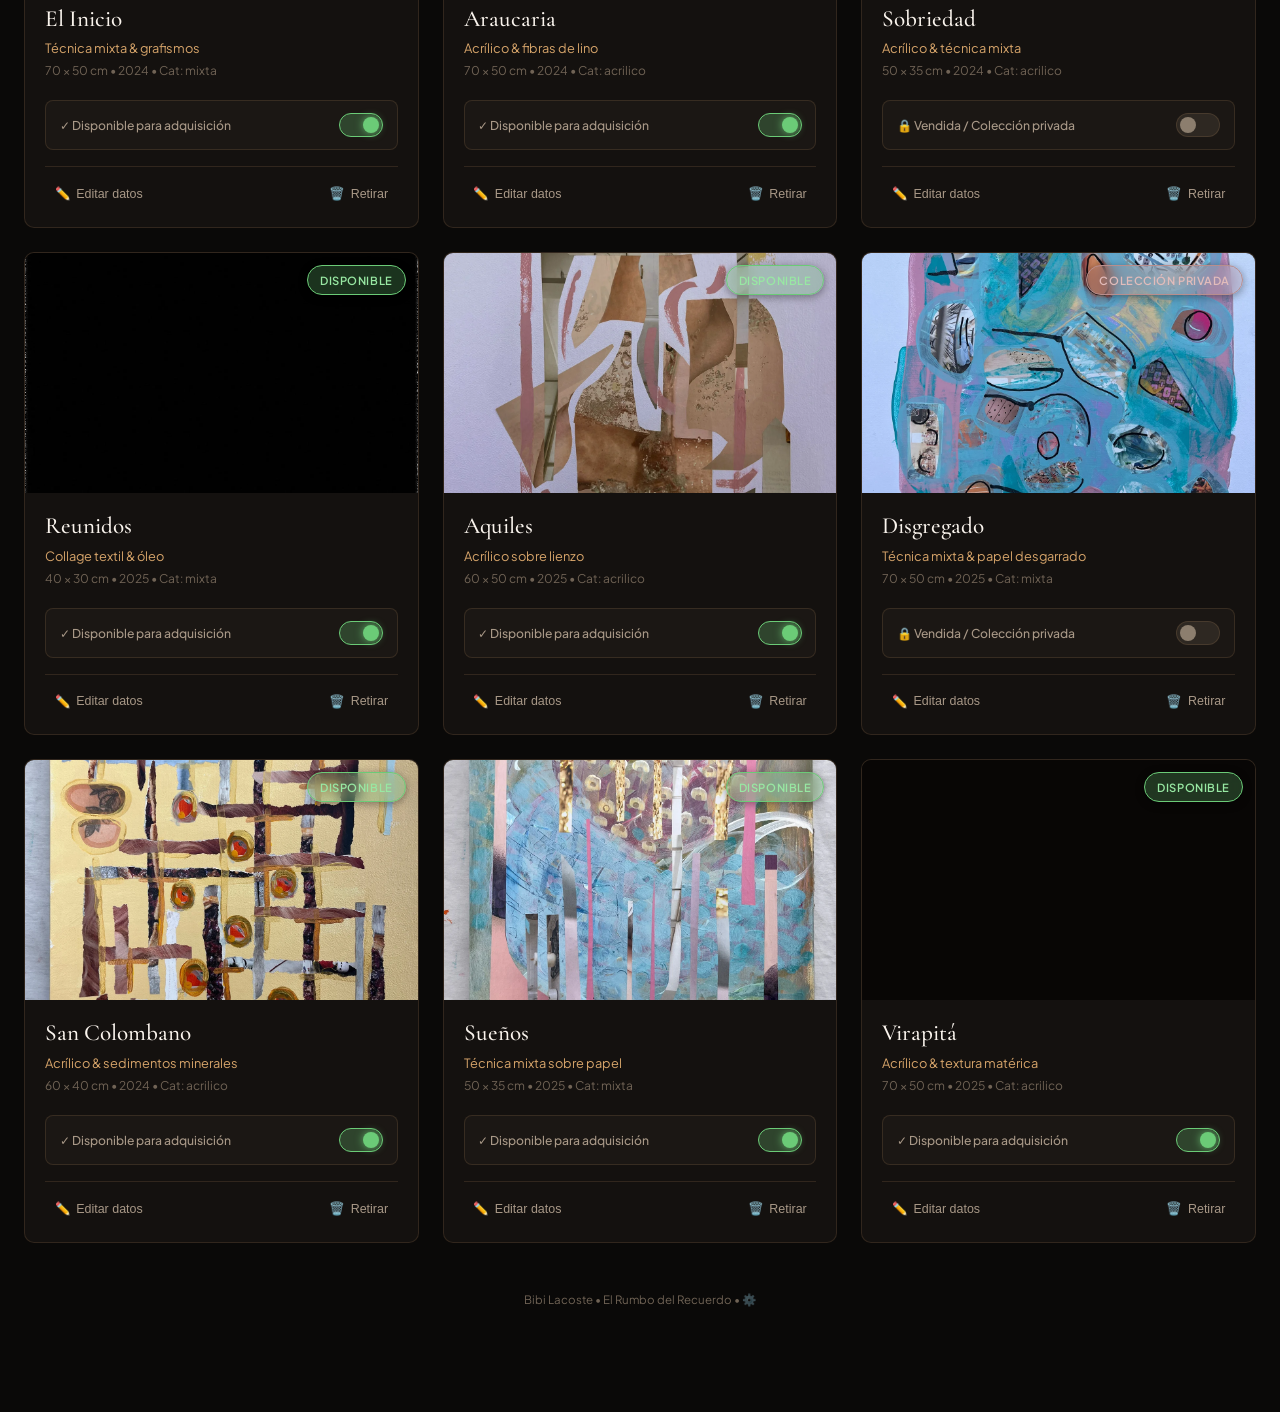
==== commit 8ee07308: "se cambio clave a 1357" ====
--- a/adminmariacristina.html
+++ b/adminmariacristina.html
@@ -219,7 +219,7 @@
 
           <div class="form-group">
             <label class="form-label" for="cfg-pin">PIN de Acceso</label>
-            <input type="text" id="cfg-pin" class="form-input" value="1234">
+            <input type="text" id="cfg-pin" class="form-input" value="1357">
           </div>
         </div>
       </div>
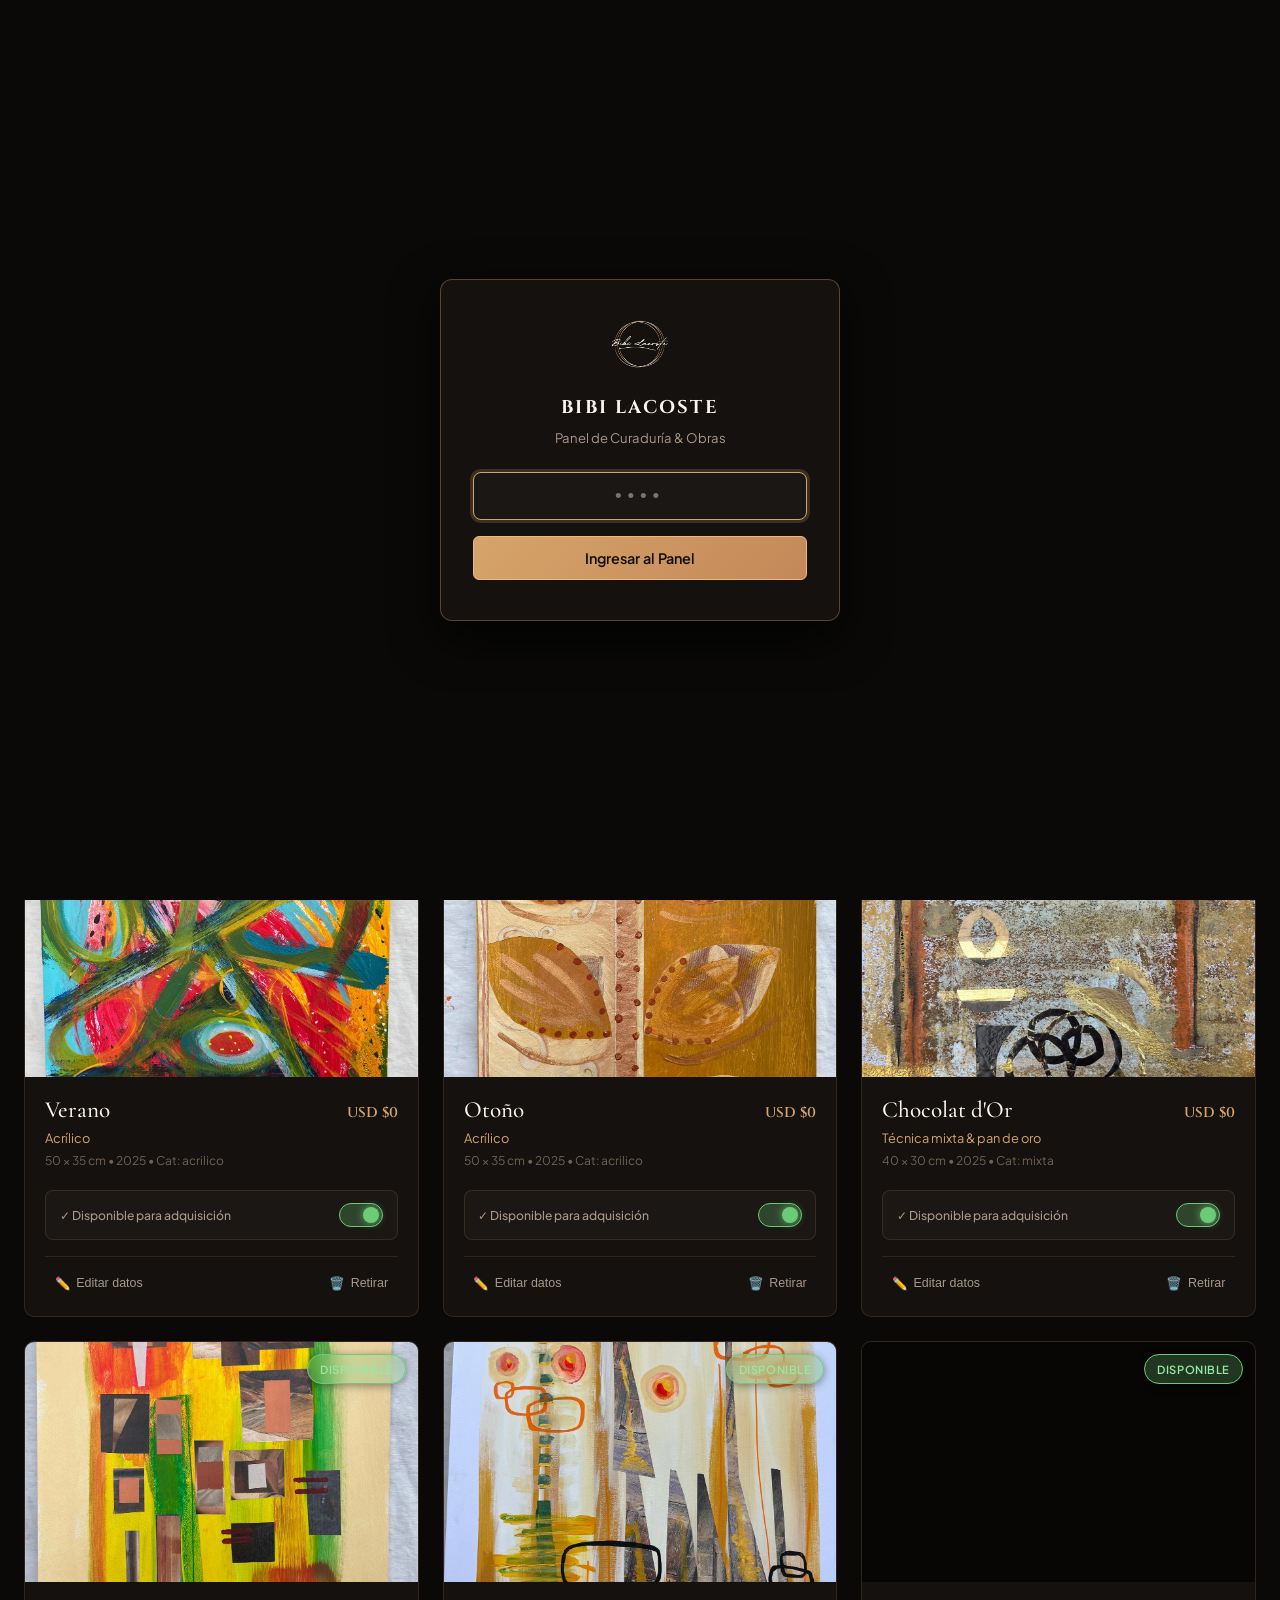
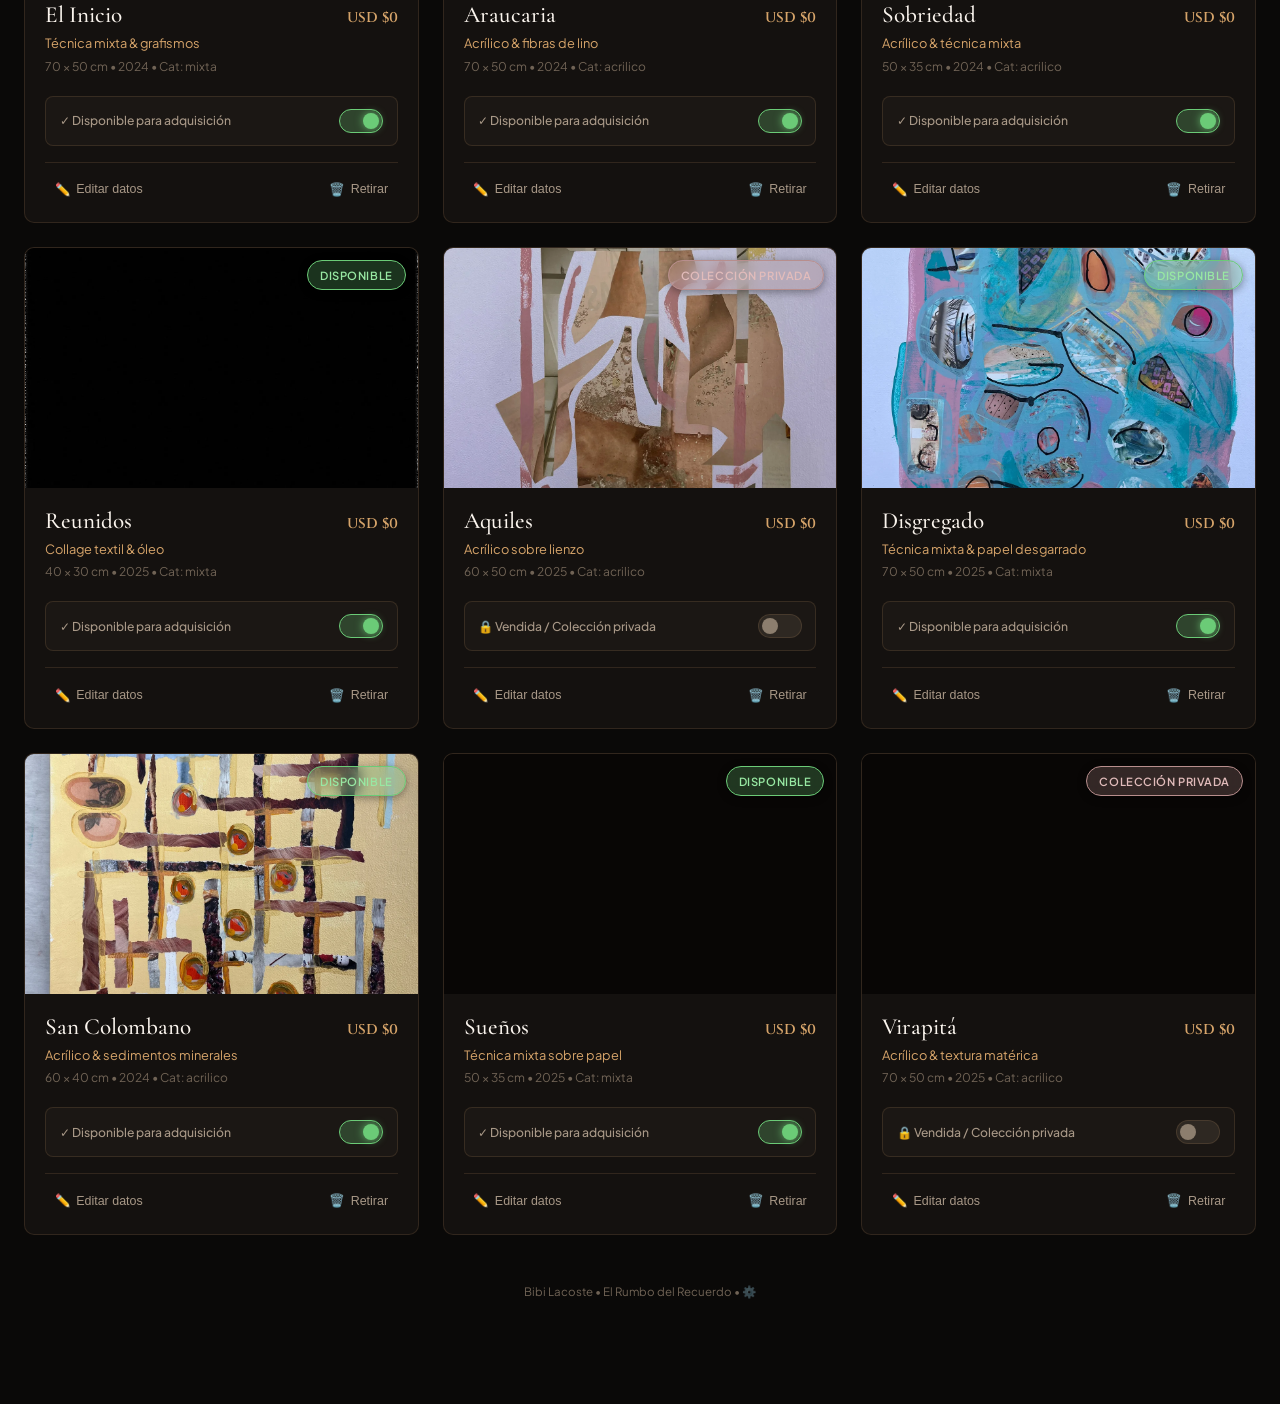
==== commit c036bb95: "Se agregaron precios" ====
--- a/adminmariacristina.html
+++ b/adminmariacristina.html
@@ -155,12 +155,25 @@
           </div>
         </div>
 
-        <div class="form-group">
-          <label class="form-label" for="form-art-available">Disponibilidad</label>
-          <select id="form-art-available" class="form-select">
-            <option value="true">Disponible para Adquisición</option>
-            <option value="false">Colección Privada (Vendida)</option>
-          </select>
+        <div class="form-row">
+          <div class="form-group">
+            <label class="form-label" for="form-art-price">Precio en D&oacute;lares (USD)</label>
+            <div style="position:relative; display:flex; align-items:center;">
+              <span style="position:absolute; left:0.85rem; color:var(--accent-gold); font-family:'Cinzel',serif; font-size:0.88rem; pointer-events:none; font-weight:600;">USD $</span>
+              <input type="number" id="form-art-price" class="form-input" min="0" step="1" placeholder="0" style="padding-left:3.8rem;">
+            </div>
+            <span style="font-size:0.68rem; color:var(--text-dim); margin-top:0.3rem; display:block;">
+              Dej&aacute; en 0 si a&uacute;n no tiene precio fijado.
+            </span>
+          </div>
+
+          <div class="form-group">
+            <label class="form-label" for="form-art-available">Disponibilidad</label>
+            <select id="form-art-available" class="form-select">
+              <option value="true">Disponible para Adquisici&oacute;n</option>
+              <option value="false">Colecci&oacute;n Privada (Vendida)</option>
+            </select>
+          </div>
         </div>
 
         <!-- Image Upload -->
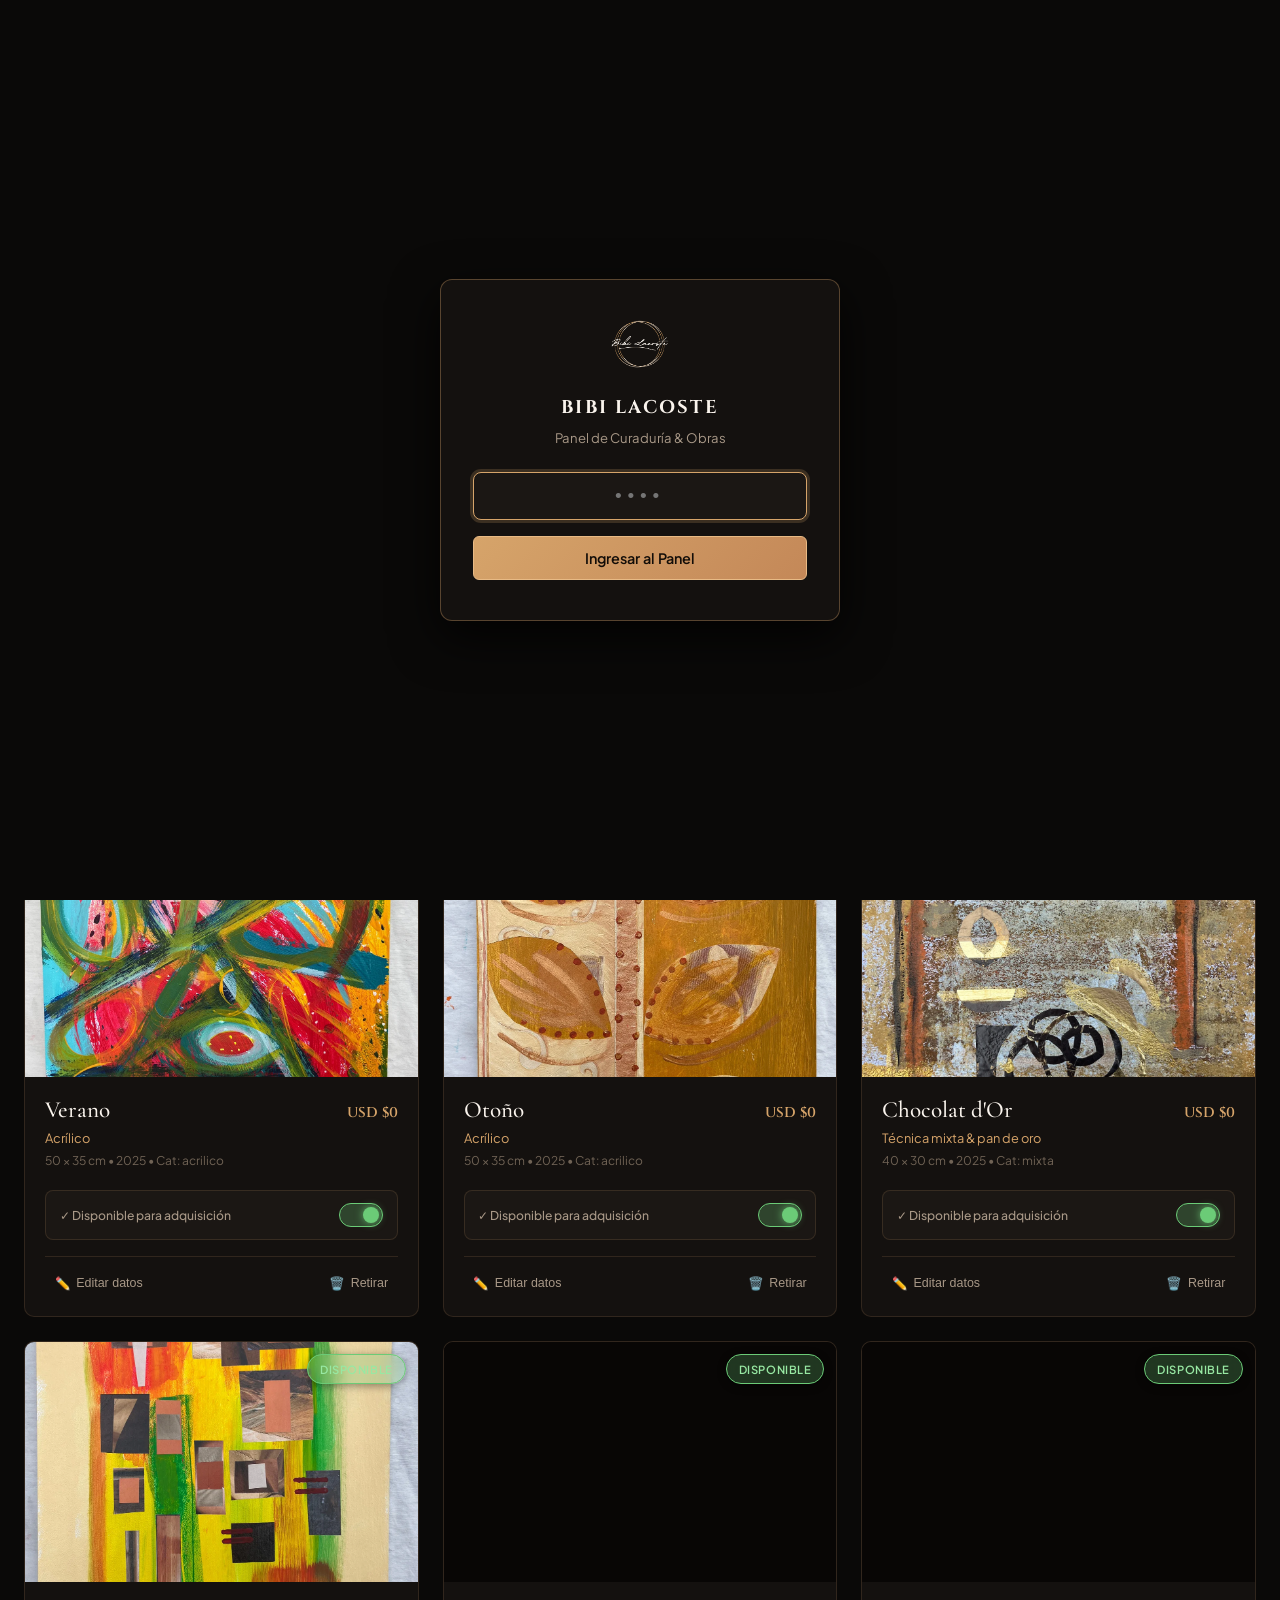
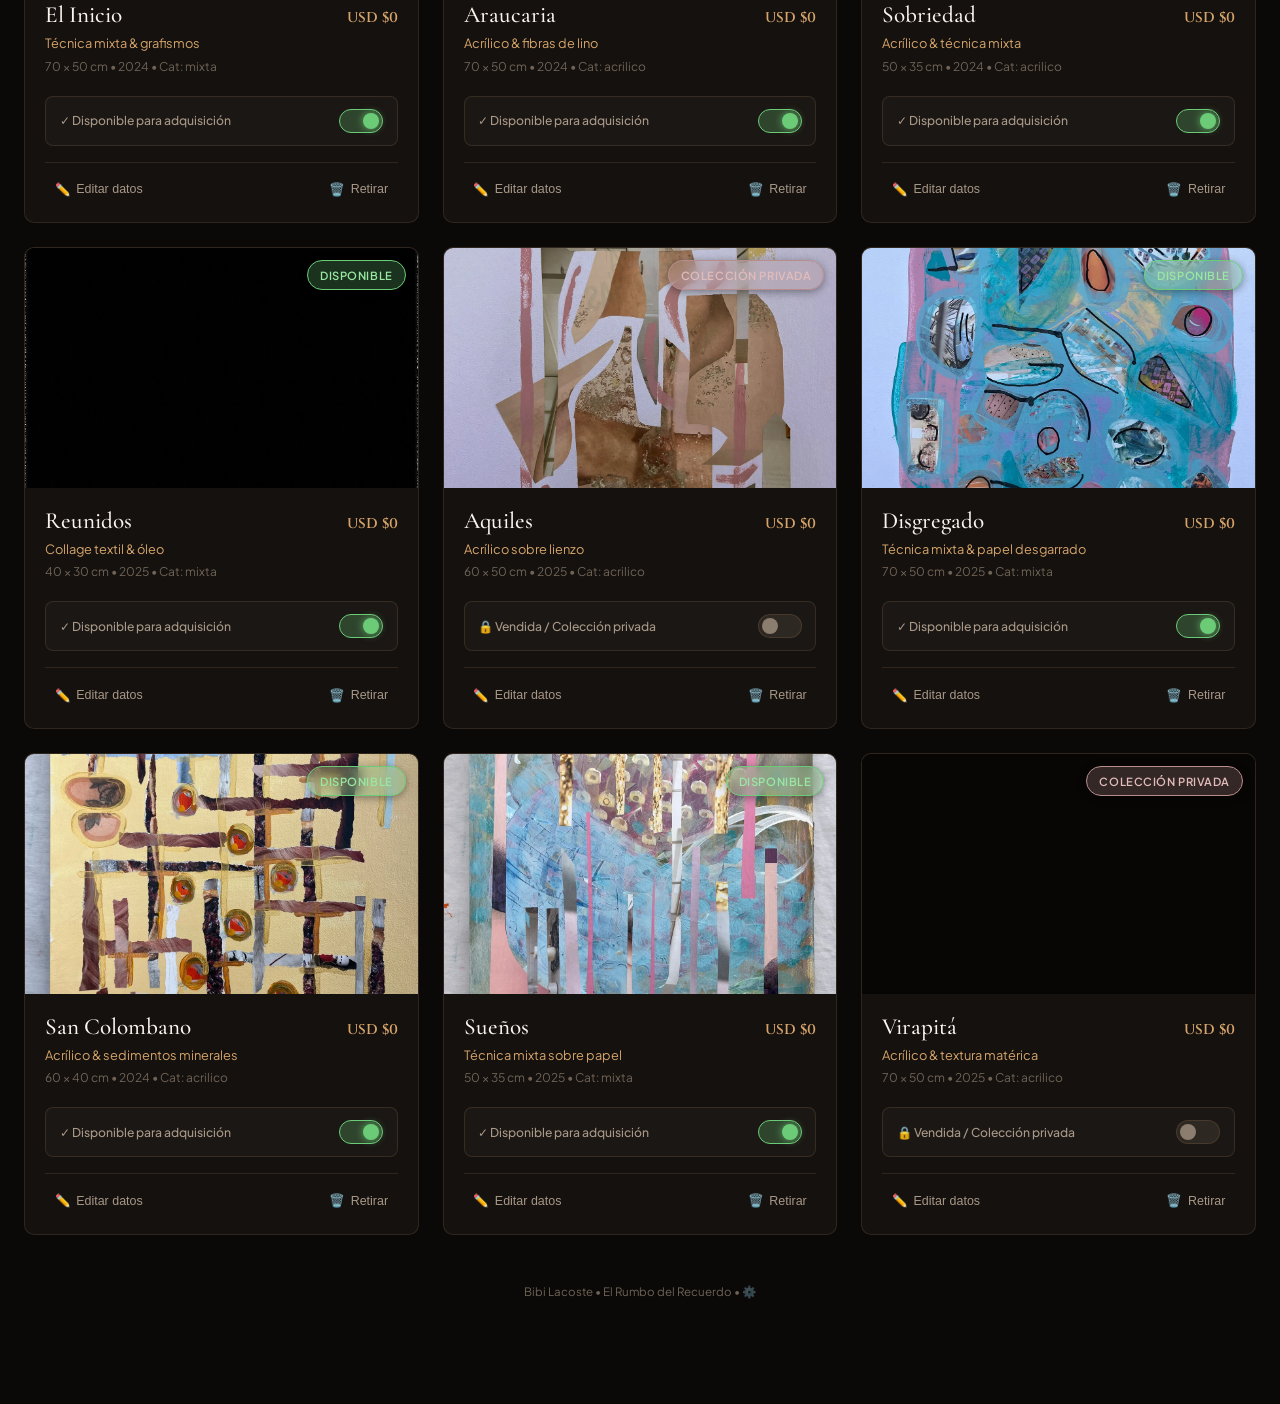
==== commit 322e7c11: "Fix: eliminar destello azul (-webkit-tap-highlight-color) en mobile al tocar canvas y botones" ====
--- a/adminmariacristina.html
+++ b/adminmariacristina.html
@@ -13,6 +13,14 @@
   
   <!-- Admin Stylesheet -->
   <link rel="stylesheet" href="css/admin.css">
+  <style>
+    *, *::before, *::after, html, body, button, a, input {
+      -webkit-tap-highlight-color: transparent !important;
+      -webkit-tap-highlight-color: rgba(0,0,0,0) !important;
+      -webkit-touch-callout: none !important;
+      outline: none !important;
+    }
+  </style>
 </head>
 <body>
 
--- a/css/admin.css
+++ b/css/admin.css
@@ -40,6 +40,21 @@
   box-sizing: border-box;
   margin: 0;
   padding: 0;
+  -webkit-touch-callout: none !important;
+  -webkit-tap-highlight-color: transparent !important;
+  -webkit-tap-highlight-color: rgba(0, 0, 0, 0) !important;
+}
+
+html, body, button, a, input, select {
+  -webkit-tap-highlight-color: transparent !important;
+  -webkit-tap-highlight-color: rgba(0, 0, 0, 0) !important;
+  -webkit-touch-callout: none !important;
+}
+
+*:focus, *:active, *:focus-visible {
+  outline: none;
+  -webkit-tap-highlight-color: transparent !important;
+  -webkit-tap-highlight-color: rgba(0, 0, 0, 0) !important;
 }
 
 body {
